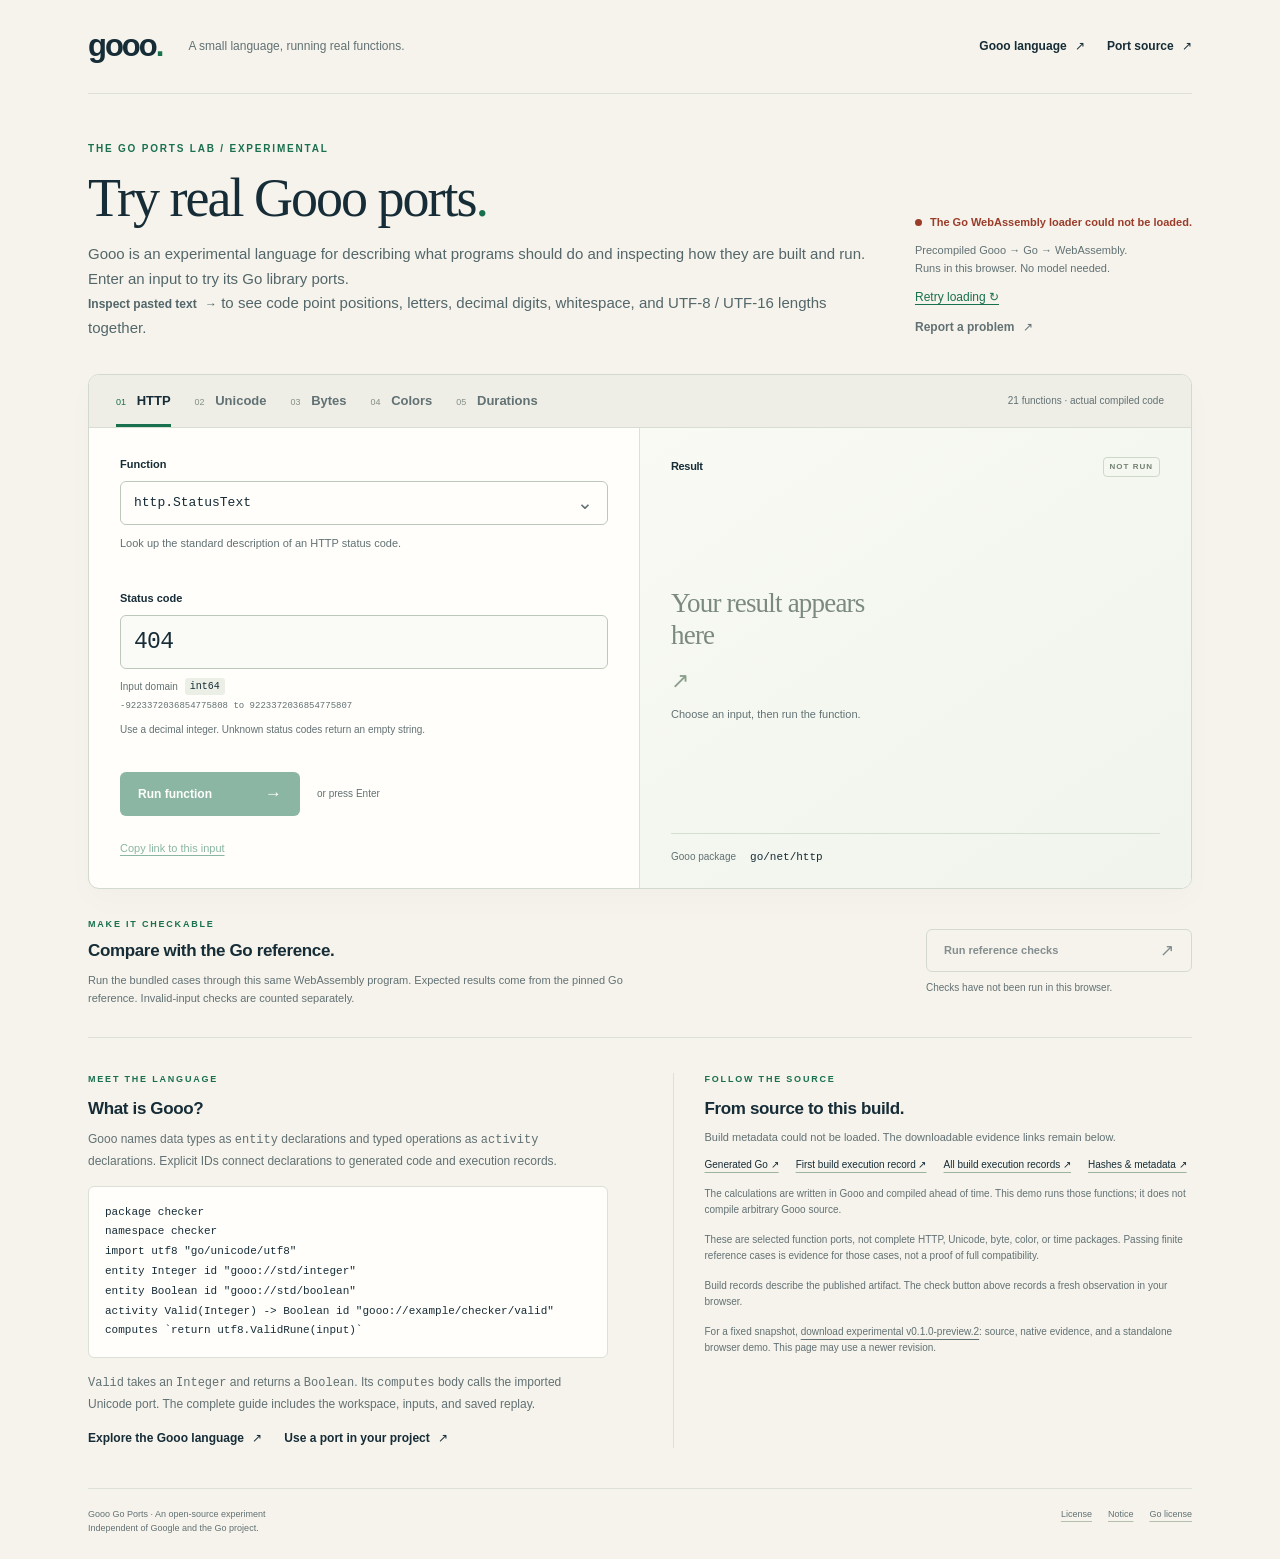
==== site/index.html @ d8245147 "Inspect Unicode letters and decimal digits in the browser (#21) * Expose Unicode letter and digit po" ====
<!doctype html>
<html lang="en">
<head>
  <meta charset="utf-8">
  <meta name="viewport" content="width=device-width, initial-scale=1">
  <meta name="description" content="Meet Gooo, an experimental programming language. Run its Go library ports in your browser and inspect the source, results, and execution evidence.">
  <meta name="theme-color" content="#f5f3eb">
  <title>Gooo language demo — Go library ports</title>
  <link rel="canonical" href="https://kimjooyoon.github.io/gooo-go-ports/">
  <link rel="stylesheet" href="./style.css">
  <script defer src="./wasm_exec.js"></script>
  <script defer src="./share.js"></script>
  <script defer src="./codepoint.js"></script>
  <script defer src="./app.js"></script>
</head>
<body>
  <a class="skip-link" href="#workbench">Skip to the demo</a>
  <div class="page-shell">
    <header class="masthead">
      <a class="wordmark" href="https://github.com/kimjooyoon/meta-ontology-go" aria-label="Gooo language on GitHub">gooo<span class="wordmark-dot" aria-hidden="true">.</span></a>
      <span class="masthead-caption">A small language, running real functions.</span>
      <nav class="repository-links" aria-label="Project repositories">
        <a class="text-link" href="https://github.com/kimjooyoon/meta-ontology-go">Gooo language <span aria-hidden="true">↗</span></a>
        <a class="text-link" href="https://github.com/kimjooyoon/gooo-go-ports">Port source <span aria-hidden="true">↗</span></a>
      </nav>
    </header>

    <main>
      <section class="introduction" aria-labelledby="page-title">
        <div>
          <p class="eyebrow">THE GO PORTS LAB / EXPERIMENTAL</p>
          <h1 id="page-title">Try real Gooo ports<span class="title-dot">.</span></h1>
          <p class="intro-copy">Gooo is an experimental language for describing what programs should do and inspecting how they are built and run. Enter an input to try its Go library ports.</p>
          <p class="intro-copy"><a class="text-link" href="./text-inspector.html">Inspect pasted text <span aria-hidden="true">→</span></a> to see code point positions, letters, decimal digits, whitespace, and UTF-8 / UTF-16 lengths together.</p>
        </div>
        <div class="runtime-note">
          <div id="runtime-status" class="runtime-status" role="status"><span class="status-dot" aria-hidden="true"></span><span id="runtime-message">Loading WebAssembly…</span></div>
          <p>Precompiled Gooo → Go → WebAssembly.<br> Runs in this browser. No model needed.</p>
          <button id="reload-button" class="text-button" type="button" hidden>Retry loading <span aria-hidden="true">↻</span></button>
          <p><a class="text-link" href="https://github.com/kimjooyoon/gooo-go-ports/issues/new?template=problem.yml">Report a problem <span aria-hidden="true">↗</span></a></p>
        </div>
      </section>

      <section id="workbench" class="workbench" aria-label="Gooo function workbench">
        <div class="scenario-bar">
          <div class="scenario-options" role="group" aria-label="Choose a starting example">
            <button type="button" class="scenario active" data-scenario="http" aria-pressed="true"><span class="scenario-number">01</span> HTTP</button>
            <button type="button" class="scenario" data-scenario="unicode" aria-pressed="false"><span class="scenario-number">02</span> Unicode</button>
            <button type="button" class="scenario" data-scenario="bytes" aria-pressed="false"><span class="scenario-number">03</span> Bytes</button>
            <button type="button" class="scenario" data-scenario="colors" aria-pressed="false"><span class="scenario-number">04</span> Colors</button>
            <button type="button" class="scenario" data-scenario="duration" aria-pressed="false"><span class="scenario-number">05</span> Durations</button>
          </div>
          <span class="function-count">21 functions · actual compiled code</span>
        </div>

        <div class="workbench-body">
          <form id="run-form" class="controls" novalidate>
            <p id="share-status" class="share-status" role="status" hidden></p>
            <button id="share-reset" class="text-button share-reset" type="button" hidden>Start with an example</button>
            <label for="operation">Function</label>
            <div class="select-wrap">
              <select id="operation" name="operation">
                <optgroup label="HTTP">
                  <option value="http.StatusText">http.StatusText</option>
                </optgroup>
                <optgroup label="Unicode categories">
                  <option value="unicode.IsSpace">unicode.IsSpace</option>
                  <option value="unicode.IsLetter">unicode.IsLetter</option>
                  <option value="unicode.IsDigit">unicode.IsDigit</option>
                </optgroup>
                <optgroup label="Unicode / UTF-8">
                  <option value="utf8.ValidRune">utf8.ValidRune</option>
                  <option value="utf8.RuneLen">utf8.RuneLen</option>
                  <option value="utf8.RuneStart">utf8.RuneStart</option>
                </optgroup>
                <optgroup label="Unicode / UTF-16">
                  <option value="utf16.IsSurrogate">utf16.IsSurrogate</option>
                  <option value="utf16.RuneLen">utf16.RuneLen</option>
                  <option value="utf16.DecodeRune">utf16.DecodeRune</option>
                  <option value="utf16.EncodeRune">utf16.EncodeRune</option>
                </optgroup>
                <optgroup label="Byte operations">
                  <option value="bits.Len8">bits.Len8</option>
                  <option value="bits.LeadingZeros8">bits.LeadingZeros8</option>
                  <option value="bits.TrailingZeros8">bits.TrailingZeros8</option>
                  <option value="bits.OnesCount8">bits.OnesCount8</option>
                  <option value="bits.Reverse8">bits.Reverse8</option>
                  <option value="bits.RotateLeft8">bits.RotateLeft8</option>
                </optgroup>
                <optgroup label="Durations">
                  <option value="time.Duration.Round">time.Duration.Round</option>
                  <option value="time.Duration.Truncate">time.Duration.Truncate</option>
                </optgroup>
                <optgroup label="Colors">
                  <option value="color.RGBToCMYK">color.RGBToCMYK</option>
                  <option value="color.CMYKToRGB">color.CMYKToRGB</option>
                </optgroup>
              </select>
            </div>
            <p id="function-description" class="field-description">Look up the standard description of an HTTP status code.</p>

            <div id="duration-presets-field" class="duration-presets" hidden>
              <label for="duration-presets">Try a boundary</label>
              <select id="duration-presets">
                <option value="">Choose an input pair…</option>
                <option value="positive">Positive tie · 1.5 s to 1 s</option>
                <option value="negative">Negative tie · −1.5 s to 1 s</option>
                <option value="upper">Maximum int64 · multiple 10 ns</option>
                <option value="lower">Minimum int64 · multiple 10 ns</option>
                <option value="precise">Exact large integer · multiple 2 ns</option>
                <option value="unchanged">Zero multiple · original duration</option>
              </select>
            </div>
            <div id="whitespace-presets-field" class="whitespace-presets" hidden>
              <label for="whitespace-presets">Try a code point</label>
              <select id="whitespace-presets">
                <option value="">Choose an example…</option>
                <option value="160">U+00A0 · non-breaking space</option>
                <option value="133">U+0085 · next line</option>
                <option value="8203">U+200B · zero-width space</option>
                <option value="65279">U+FEFF · byte order mark</option>
                <option value="9">U+0009 · tab</option>
                <option value="12288">U+3000 · ideographic space</option>
              </select>
            </div>
            <div id="input-fields" class="input-fields">
              <div id="first-field" class="input-field">
                <label id="first-label" for="first-input">Status code</label>
                <input id="first-input" name="first" type="text" inputmode="numeric" value="404" autocomplete="off" spellcheck="false" aria-describedby="input-domain input-help">
              </div>
              <div id="second-field" class="input-field" hidden>
                <label id="second-label" for="second-input">Low surrogate</label>
                <input id="second-input" name="second" type="text" inputmode="numeric" value="56832" disabled autocomplete="off" spellcheck="false" aria-describedby="input-domain input-help">
              </div>
              <div id="third-field" class="input-field" hidden>
                <label id="third-label" for="third-input">Blue</label>
                <input id="third-input" name="third" type="text" inputmode="numeric" value="0" disabled autocomplete="off" spellcheck="false" aria-describedby="input-domain input-help">
              </div>
              <div id="fourth-field" class="input-field" hidden>
                <label id="fourth-label" for="fourth-input">Black</label>
                <input id="fourth-input" name="fourth" type="text" inputmode="numeric" value="0" disabled autocomplete="off" spellcheck="false" aria-describedby="input-domain input-help">
              </div>
            </div>
            <p id="input-domain" class="domain">Input domain <code>int64</code></p>
            <p id="input-range" class="input-range">-9223372036854775808 to 9223372036854775807</p>
            <p id="input-help" class="input-help">Use a decimal integer. Unknown status codes return an empty string.</p>
            <div id="codepoint-helper" class="codepoint-helper" hidden>
              <label for="codepoint-input">Or paste one code point</label>
              <textarea id="codepoint-input" rows="1" disabled autocomplete="off" autocapitalize="off" spellcheck="false" aria-describedby="codepoint-help codepoint-status"></textarea>
              <p id="codepoint-help">Sets the decimal input above. Spaces are kept. Combining and joined sequences contain multiple code points; CRLF is rejected as two.</p>
              <p id="codepoint-status" role="status" hidden></p>
            </div>
            <div class="run-actions">
              <button id="run-button" class="primary-button" type="submit" disabled>Run function <span aria-hidden="true">→</span></button>
              <span class="keyboard-hint">or press Enter</span>
            </div>
            <div class="share-actions">
              <button id="share-button" class="text-button" type="button" disabled>Copy link to this input</button>
              <div id="share-fallback" hidden>
                <label for="share-url">Copy this link</label>
                <textarea id="share-url" rows="3" readonly spellcheck="false"></textarea>
              </div>
            </div>
          </form>

          <section class="result-panel" aria-labelledby="result-title">
            <div class="panel-heading"><h2 id="result-title">Result</h2><span id="result-badge" class="result-badge">NOT RUN</span></div>
            <div id="result-content" class="result-content" aria-live="polite" aria-atomic="true">
              <p class="result-placeholder">Your result appears here<span aria-hidden="true">↗</span></p>
              <p class="result-detail">Choose an input, then run the function.</p>
            </div>
            <details id="raw-result" class="raw-result" hidden><summary>Inspect the returned JSON</summary><pre id="raw-output"></pre></details>
            <div class="source-line"><span>Gooo package</span><code id="package-path">go/net/http</code></div>
            <a id="function-source" class="text-link source-link" hidden>Read this function’s source <span aria-hidden="true">↗</span></a>
          </section>
        </div>
      </section>

      <section class="checks-panel" aria-labelledby="checks-title">
        <div class="checks-copy">
          <p class="eyebrow">MAKE IT CHECKABLE</p>
          <h2 id="checks-title">Compare with the Go reference.</h2>
          <p>Run the bundled cases through this same WebAssembly program. Expected results come from the pinned Go reference. Invalid-input checks are counted separately.</p>
        </div>
        <div class="checks-action">
          <button id="checks-button" class="secondary-button" type="button" disabled>Run reference checks <span aria-hidden="true">↗</span></button>
          <p id="checks-status" class="checks-status" role="status">Checks have not been run in this browser.</p>
          <progress id="checks-progress" value="0" max="1" hidden aria-label="Reference check progress"></progress>
        </div>
      </section>

      <section class="about-grid" aria-label="The language and source evidence">
        <div class="scope-copy">
          <p class="eyebrow">MEET THE LANGUAGE</p>
          <h2>What is Gooo?</h2>
          <p>Gooo names data types as <code>entity</code> declarations and typed operations as <code>activity</code> declarations. Explicit IDs connect declarations to generated code and execution records.</p>
          <pre class="language-example" aria-label="Gooo source importing a Unicode port"><code>package checker
namespace checker
import utf8 "go/unicode/utf8"
entity Integer id "gooo://std/integer"
entity Boolean id "gooo://std/boolean"
activity Valid(Integer) -&gt; Boolean id "gooo://example/checker/valid" computes `return utf8.ValidRune(input)`</code></pre>
          <p><code>Valid</code> takes an <code>Integer</code> and returns a <code>Boolean</code>. Its <code>computes</code> body calls the imported Unicode port. The complete guide includes the workspace, inputs, and saved replay.</p>
          <div class="language-links">
            <a class="text-link" href="https://github.com/kimjooyoon/meta-ontology-go">Explore the Gooo language <span aria-hidden="true">↗</span></a>
            <a class="text-link" href="https://github.com/kimjooyoon/gooo-go-ports/blob/main/docs/use-in-your-project.md">Use a port in your project <span aria-hidden="true">↗</span></a>
          </div>
        </div>
        <div class="provenance-card">
          <p class="eyebrow">FOLLOW THE SOURCE</p>
          <h2>From source to this build.</h2>
          <p id="metadata-status" class="metadata-status">Loading build details…</p>
          <dl id="build-details" class="build-details" hidden>
            <div><dt>Gooo compiler</dt><dd><a id="compiler-link"></a></dd></div>
            <div><dt>Go toolchain</dt><dd id="go-version"></dd></div>
            <div><dt>Port revision</dt><dd><a id="revision-link"></a></dd></div>
          </dl>
          <div class="evidence-links"><a href="./generated.go">Generated Go ↗</a><a href="./execution.json">First build execution record ↗</a><a href="./evidence-index.json">All build execution records ↗</a><a href="./metadata.json">Hashes &amp; metadata ↗</a></div>
          <p class="evidence-note">The calculations are written in Gooo and compiled ahead of time. This demo runs those functions; it does not compile arbitrary Gooo source.</p>
          <p class="evidence-note">These are selected function ports, not complete HTTP, Unicode, byte, color, or time packages. Passing finite reference cases is evidence for those cases, not a proof of full compatibility.</p>
          <p class="evidence-note">Build records describe the published artifact. The check button above records a fresh observation in your browser.</p>
          <p class="evidence-note">For a fixed snapshot, <a href="https://github.com/kimjooyoon/gooo-go-ports/releases/tag/v0.1.0-preview.2">download experimental v0.1.0-preview.2</a>: source, native evidence, and a standalone browser demo. This page may use a newer revision.</p>
        </div>
      </section>
    </main>
    <footer><span>Gooo Go Ports · An open-source experiment<br>Independent of Google and the Go project.</span><nav class="license-links" aria-label="Licenses and attribution"><a href="./LICENSE">License</a><a href="./NOTICE">Notice</a><a href="./third_party/GO-LICENSE">Go license</a></nav></footer>
  </div>
</body>
</html>
---- site/style.css ----
:root {
  color-scheme: light;
  --paper: #f5f3eb;
  --ink: #162c37;
  --muted: #627174;
  --green: #19704f;
  --green-light: #e9f2e9;
  --line: #dce0d6;
  --white: #fffefa;
  --error: #9b3c2a;
  font-family: Inter, ui-sans-serif, -apple-system, BlinkMacSystemFont, "Segoe UI", sans-serif;
  font-synthesis: none
}

* {
  box-sizing: border-box
}

html {
  scroll-behavior: smooth
}

body {
  margin: 0;
  background: var(--paper);
  color: var(--ink);
  font-size: 15px;
  line-height: 1.55
}

button, input, select {
  font: inherit
}

button, a, input, select, summary {
  -webkit-tap-highlight-color: transparent
}

button {
  cursor: pointer
}

button:disabled {
  cursor: wait;
  opacity: .5
}

button:focus-visible, a:focus-visible, input:focus-visible, select:focus-visible, summary:focus-visible {
  outline: 3px solid #79ae89;
  outline-offset: 4px
}

a {
  color: inherit;
  text-decoration-thickness: 1px;
  text-underline-offset: 4px
}

button, input, select {
  border-radius: 6px
}

[hidden] {
  display: none!important
}

.page-shell {
  max-width: 1184px;
  margin: 0 auto;
  padding: 0 40px
}

.skip-link {
  position: absolute;
  left: 16px;
  top: -100px;
  padding: 12px;
  background: var(--white);
  z-index: 5
}

.skip-link:focus {
  top: 16px
}

.masthead {
  min-height: 94px;
  display: flex;
  align-items: center;
  gap: 26px;
  border-bottom: 1px solid var(--line)
}

.wordmark {
  font-weight: 800;
  font-size: 31px;
  letter-spacing: -2px;
  text-decoration: none
}

.wordmark-dot, .title-dot {
  color: var(--green)
}

.masthead-caption {
  font-size: 12px;
  color: var(--muted)
}

.repository-links {
  display: flex;
  flex-wrap: wrap;
  justify-content: flex-end;
  gap: 8px 22px;
  margin-left: auto
}

.repository-links a {
  white-space: nowrap
}

.text-link {
  font-weight: 600;
  font-size: 12px;
  text-decoration: none
}

.text-link:hover {
  text-decoration: underline
}

.text-link span {
  margin-left: 5px
}

.introduction {
  display: flex;
  justify-content: space-between;
  align-items: flex-end;
  gap: 30px;
  padding: 47px 0 33px
}

.eyebrow {
  font-size: 10px;
  font-weight: 750;
  letter-spacing: 1.8px;
  margin: 0 0 12px;
  color: var(--green)
}

h1, h2, p {
  margin-top: 0
}

h1 {
  font-family: Georgia, "Times New Roman", serif;
  font-size: clamp(36px, 4.4vw, 54px);
  font-weight: 400;
  letter-spacing: -2px;
  line-height: 1.08;
  margin-bottom: 15px
}

.intro-copy {
  font-size: 15px;
  color: #53666a;
  margin-bottom: 0;
  line-height: 1.65
}

.runtime-note {
  max-width: 285px;
  padding-bottom: 3px;
  flex-shrink: 0
}

.runtime-note>p {
  margin: 10px 0 0;
  font-size: 11px;
  color: var(--muted);
  line-height: 1.7
}

.runtime-status {
  display: flex;
  align-items: center;
  gap: 8px;
  font-size: 11px;
  font-weight: 600;
  max-width: 285px
}

.status-dot {
  height: 7px;
  width: 7px;
  flex-shrink: 0;
  background: #b58b40;
  border-radius: 50%
}

.runtime-status.ready .status-dot {
  background: var(--green);
  box-shadow: 0 0 0 4px #19704f0e
}

.runtime-status.error {
  color: var(--error)
}

.runtime-status.error .status-dot {
  background: var(--error)
}

.text-button {
  padding: 0;
  background: transparent;
  border: 0;
  color: var(--green);
  font-size: 12px;
  text-decoration: underline;
  text-underline-offset: 3px;
  margin-top: 10px
}

.workbench {
  border: 1px solid #d2d9ce;
  border-radius: 11px;
  background: var(--white);
  overflow: hidden;
  box-shadow: 0 12px 32px #23392b05;
  scroll-margin-top: 20px
}

.scenario-bar {
  display: flex;
  align-items: center;
  justify-content: space-between;
  gap: 16px;
  background: #eeeee6;
  border-bottom: 1px solid #d8ddd2;
  padding: 0 27px
}

.scenario-options {
  display: flex;
  gap: 24px
}

.scenario {
  background: transparent;
  border: 0;
  border-bottom: 3px solid transparent;
  border-radius: 0;
  padding: 16px 0 13px;
  font-size: 13px;
  font-weight: 650;
  color: var(--muted);
  white-space: nowrap
}

.scenario:hover {
  color: var(--ink)
}

.scenario.active {
  border-bottom-color: var(--green);
  color: var(--ink)
}

.scenario-number {
  font-size: 9px;
  margin-right: 7px;
  color: #859088;
  font-weight: 500
}

.scenario.active .scenario-number {
  color: var(--green)
}

.function-count {
  font-size: 10px;
  color: var(--muted)
}

.workbench-body {
  display: grid;
  grid-template-columns: 1fr 1fr
}

.controls {
  padding: 28px 31px 30px;
  border-right: 1px solid var(--line)
}

label {
  display: block;
  font-size: 11px;
  font-weight: 700;
  margin-bottom: 8px
}

.select-wrap {
  position: relative
}

.select-wrap::after {
  content: "⌄";
  position: absolute;
  right: 15px;
  top: 7px;
  font-size: 19px;
  pointer-events: none;
  color: var(--muted)
}

select {
  width: 100%;
  appearance: none;
  background: var(--white);
  border: 1px solid #bdc8bc;
  color: var(--ink);
  padding: 11px 37px 11px 13px;
  font-family: ui-monospace, SFMono-Regular, Consolas, monospace;
  font-size: 13px;
  line-height: 1.5
}

input {
  width: 100%;
  border: 1px solid #bdc8bc;
  background: #fafbf6;
  color: var(--ink);
  padding: 10px 13px;
  font-size: 23px;
  font-family: ui-monospace, SFMono-Regular, Consolas, monospace;
  letter-spacing: -.7px;
  line-height: 1.4;
  min-width: 0
}

.field-description {
  color: var(--muted);
  font-size: 11px;
  line-height: 1.6;
  margin: 10px 0 20px;
  min-height: 35px
}

.input-fields {
  display: flex;
  gap: 12px
}

.input-field {
  flex: 1;
  min-width: 0
}

.domain {
  display: flex;
  align-items: center;
  gap: 7px;
  font-size: 10px;
  color: var(--muted);
  margin: 9px 0 0
}

.domain code {
  font-size: 10px;
  color: var(--ink);
  background: #ecefe5;
  border-radius: 3px;
  padding: 1px 5px;
  white-space: normal
}

.input-range {
  font-family: ui-monospace, SFMono-Regular, Consolas, monospace;
  font-size: 9px;
  line-height: 1.6;
  color: var(--muted);
  margin: 4px 0 0;
  overflow-wrap: anywhere
}

.input-help {
  font-size: 10px;
  line-height: 1.55;
  color: var(--muted);
  margin: 8px 0 20px;
  min-height: 30px
}

.run-actions {
  display: flex;
  align-items: center;
  gap: 17px
}

.primary-button, .secondary-button {
  display: inline-flex;
  align-items: center;
  justify-content: space-between;
  gap: 30px;
  border: 1px solid transparent;
  padding: 12px 17px;
  font-size: 12px;
  font-weight: 650;
  line-height: 1.5;
  transition: background .15s
}

.primary-button {
  color: #fff;
  background: var(--green);
  min-width: 180px
}

.primary-button:hover:not(:disabled) {
  background: #12593e
}

.primary-button span, .secondary-button span {
  font-size: 17px;
  line-height: 1
}

.keyboard-hint {
  font-size: 10px;
  color: var(--muted)
}

.share-actions {
  margin-top: 14px
}

.share-actions .text-button {
  font-size: 11px
}

.share-status {
  font-size: 12px;
  line-height: 1.6;
  color: var(--green);
  padding: 10px 12px;
  background: #e7f0e4;
  border-radius: 4px
}

.share-status.error {
  color: var(--error);
  background: #f6eae1
}

.share-reset {
  margin: 0 0 18px
}

#share-fallback {
  margin-top: 12px
}

#share-url {
  width: 100%;
  resize: vertical;
  padding: 9px;
  border: 1px solid var(--line);
  border-radius: 4px;
  background: #fff;
  font: 11px/1.5 ui-monospace, SFMono-Regular, Consolas, monospace
}

.result-panel {
  padding: 29px 31px 22px;
  background: linear-gradient(145deg, #f8faf3, #f0f4ec);
  display: flex;
  flex-direction: column;
  min-width: 0
}

.panel-heading {
  display: flex;
  align-items: center;
  justify-content: space-between;
  gap: 10px
}

.panel-heading h2 {
  font-size: 11px;
  margin: 0;
  font-weight: 700
}

.result-badge {
  font-size: 8px;
  letter-spacing: 1px;
  border: 1px solid #ced8c8;
  border-radius: 4px;
  color: #718071;
  padding: 3px 6px;
  font-weight: 600
}

.result-badge.success {
  color: var(--green);
  border-color: #bbd2bc;
  background: #e7f0e4
}

.result-badge.error {
  color: var(--error);
  border-color: #ddbeb1;
  background: #f6eae1
}

.result-content {
  flex: 1;
  display: flex;
  flex-direction: column;
  justify-content: center;
  min-height: 195px;
  padding: 27px 0
}

.result-placeholder {
  font-family: Georgia, "Times New Roman", serif;
  font-size: 27px;
  line-height: 1.2;
  letter-spacing: -.8px;
  color: #7c8980;
  margin: 0 0 12px;
  max-width: 235px
}

.result-placeholder>span {
  display: block;
  margin-top: 16px;
  font-family: ui-sans-serif, sans-serif;
  font-size: 22px;
  color: #8b9e8c
}

.result-detail {
  color: var(--muted);
  font-size: 11px;
  margin: 0
}

.result-type {
  color: var(--green);
  font-size: 10px;
  font-weight: 650;
  letter-spacing: .8px;
  margin-bottom: 8px;
  text-transform: uppercase
}

.result-value {
  font-family: ui-monospace, SFMono-Regular, Consolas, monospace;
  font-size: clamp(22px, 3vw, 38px);
  line-height: 1.2;
  letter-spacing: -1.4px;
  overflow-wrap: anywhere;
  margin-bottom: 12px;
  color: var(--ink)
}

.result-value.text-result {
  font-family: Georgia, "Times New Roman", serif;
  font-size: clamp(27px, 3.3vw, 41px);
  letter-spacing: -1px
}

.result-value.boolean-true {
  color: var(--green)
}

.result-empty {
  font-size: 32px
}

.result-error {
  font-size: 16px;
  color: var(--error);
  line-height: 1.5;
  overflow-wrap: anywhere;
  margin-bottom: 12px
}

.pair-result {
  display: grid;
  grid-template-columns: 1fr 1fr;
  gap: 18px;
  margin: 4px 0 12px
}

.pair-part {
  padding-left: 13px;
  border-left: 2px solid #bfd2be
}

.pair-part span {
  font-size: 10px;
  color: var(--muted)
}

.pair-part strong {
  display: block;
  font-family: ui-monospace, SFMono-Regular, Consolas, monospace;
  font-size: 28px;
  font-weight: 500;
  line-height: 1.4;
  letter-spacing: -1px
}

.source-line {
  display: flex;
  gap: 14px;
  align-items: baseline;
  border-top: 1px solid #d4dfcf;
  padding-top: 15px;
  font-size: 10px
}

.source-line>span {
  color: var(--muted);
  white-space: nowrap
}

.source-line code {
  overflow-wrap: anywhere;
  font-size: 11px
}

.source-link {
  font-size: 10px;
  margin-top: 8px;
  width: fit-content
}

.raw-result {
  margin-bottom: 18px
}

.raw-result summary {
  color: var(--muted);
  font-size: 10px;
  cursor: pointer
}

.raw-result pre {
  font-size: 10px;
  line-height: 1.6;
  white-space: pre-wrap;
  overflow-wrap: anywhere;
  background: #ffffff80;
  border: 1px solid #d8e0d2;
  border-radius: 5px;
  padding: 10px;
  max-height: 220px;
  overflow: auto;
  margin: 8px 0 0
}

.checks-panel {
  display: flex;
  align-items: center;
  justify-content: space-between;
  gap: 38px;
  padding: 29px 0 30px;
  margin: 0;
  border-bottom: 1px solid var(--line)
}

.checks-copy {
  max-width: 560px
}

.checks-copy .eyebrow {
  font-size: 9px;
  margin-bottom: 7px
}

h2 {
  font-size: 17px;
  letter-spacing: -.35px;
  font-weight: 600;
  line-height: 1.4;
  margin-bottom: 8px
}

.checks-copy>p:last-child {
  font-size: 11px;
  color: var(--muted);
  line-height: 1.65;
  margin: 0
}

.checks-action {
  width: 266px;
  flex-shrink: 0
}

.secondary-button {
  border-color: #b5c3b3;
  background: transparent;
  width: 100%;
  color: var(--ink);
  font-size: 11px
}

.secondary-button:hover:not(:disabled) {
  background: #e8ede2
}

.checks-status {
  font-size: 10px;
  line-height: 1.6;
  margin: 8px 0 0;
  color: var(--muted)
}

.checks-status.error {
  color: var(--error)
}

.checks-status.success {
  color: var(--green)
}

progress {
  display: block;
  width: 100%;
  height: 4px;
  margin-top: 10px;
  accent-color: var(--green)
}

.about-grid {
  display: grid;
  grid-template-columns: 1fr 1fr;
  gap: 65px;
  padding: 35px 0 40px
}

.about-grid .eyebrow {
  font-size: 9px;
  margin-bottom: 10px
}

.scope-copy>p:not(.eyebrow) {
  font-size: 12px;
  color: var(--muted);
  line-height: 1.75;
  margin-bottom: 14px
}

.scope-copy {
  min-width: 0
}

.language-example {
  white-space: pre-wrap;
  overflow-wrap: anywhere;
  padding: 16px;
  margin: 0 0 14px;
  border: 1px solid var(--line);
  border-radius: 6px;
  background: var(--white);
  font-size: 11px;
  line-height: 1.8
}

.language-links {
  display: flex;
  flex-wrap: wrap;
  gap: 10px 22px
}

.provenance-card {
  border-left: 1px solid var(--line);
  padding-left: 31px
}

.metadata-status {
  font-size: 11px;
  color: var(--muted)
}

.build-details {
  font-size: 11px;
  margin: 15px 0
}

.build-details>div {
  display: flex;
  justify-content: space-between;
  gap: 14px;
  padding: 5px 0
}

.build-details dt {
  color: var(--muted)
}

.build-details dd {
  margin: 0;
  text-align: right;
  font-family: ui-monospace, SFMono-Regular, Consolas, monospace;
  overflow-wrap: anywhere
}

.build-details a {
  text-decoration-color: #c1ccbb
}

.evidence-links {
  display: flex;
  flex-wrap: wrap;
  gap: 8px 17px;
  font-size: 10px
}

.evidence-links a {
  text-decoration-color: #9eb39e
}

.evidence-note {
  font-size: 10px;
  line-height: 1.6;
  color: var(--muted);
  margin: 14px 0 0
}

footer {
  border-top: 1px solid var(--line);
  padding: 19px 0 25px;
  display: flex;
  justify-content: space-between;
  gap: 20px;
  color: var(--muted);
  font-size: 9px
}

@media(min-width:1300px) {
  .introduction {
    padding-top: 54px;
    padding-bottom: 38px
  }

  .controls {
    padding: 30px 35px
  }

  .result-panel {
    padding: 31px 35px 24px
  }

}

@media(max-width:850px) {
  .page-shell {
    padding: 0 26px
  }

  .masthead-caption {
    display: none
  }

  .introduction {
    padding-top: 36px;
    gap: 20px
  }

  .runtime-note {
    max-width: 220px
  }

  .runtime-status {
    font-size: 10px
  }

  .runtime-note>p {
    font-size: 10px
  }

  h1 {
    font-size: 42px
  }

  .function-count {
    display: none
  }

  .scenario-options {
    width: 100%;
    justify-content: space-between;
    gap: 18px
  }

  .controls, .result-panel {
    padding: 24px
  }

  .keyboard-hint {
    display: none
  }

  .primary-button {
    width: 100%
  }

  .about-grid {
    gap: 35px
  }

  .provenance-card {
    padding-left: 24px
  }

  .checks-panel {
    gap: 25px
  }

  .checks-action {
    width: 235px
  }

  .source-line {
    flex-wrap: wrap;
    gap: 4px 10px
  }

}

@media(max-width:620px) {
  .page-shell {
    padding: 0 18px
  }

  .masthead {
    min-height: 73px
  }

  .wordmark {
    font-size: 29px
  }

  .repository-links {
    gap: 6px 14px
  }

  .repository-links .text-link {
    font-size: 11px
  }

  .introduction {
    display: block;
    padding: 28px 0 23px
  }

  .eyebrow {
    font-size: 9px;
    letter-spacing: 1.5px
  }

  h1 {
    font-size: 39px;
    letter-spacing: -1.7px;
    max-width: 350px
  }

  .intro-copy {
    font-size: 13px
  }

  .runtime-note {
    max-width: none;
    margin-top: 20px;
    display: flex;
    align-items: center;
    flex-wrap: wrap;
    gap: 4px 15px;
    padding: 0
  }

  .runtime-note>p {
    margin: 0;
    font-size: 9px
  }

  .runtime-note>p br {
    display: none
  }

  .runtime-note .text-button {
    margin-top: 0;
    font-size: 10px
  }

  .runtime-status {
    font-size: 10px;
    max-width: none
  }

  .scenario-bar {
    padding: 0 21px
  }

  .scenario {
    font-size: 12px;
    padding-top: 14px;
    padding-bottom: 12px
  }

  .scenario-number {
    font-size: 8px;
    margin-right: 5px
  }

  .workbench-body {
    grid-template-columns: 1fr
  }

  .controls {
    border-right: 0;
    border-bottom: 1px solid var(--line);
    padding: 23px
  }

  .field-description {
    min-height: 0;
    margin-bottom: 17px
  }

  .input-help {
    min-height: 0;
    margin-bottom: 19px
  }

  .primary-button {
    width: auto;
    min-width: 175px
  }

  .keyboard-hint {
    display: inline
  }

  .result-panel {
    padding: 22px 23px
  }

  .result-content {
    min-height: 175px;
    padding: 24px 0
  }

  .result-placeholder {
    font-size: 27px;
    max-width: none
  }

  .result-placeholder>span {
    display: inline;
    margin-left: 14px
  }

  .result-value {
    font-size: 34px
  }

  .result-value.text-result {
    font-size: 35px
  }

  .source-line {
    padding-top: 12px
  }

  .checks-panel {
    display: block;
    padding: 25px 0
  }

  .checks-copy {
    max-width: none
  }

  .checks-action {
    width: 100%;
    margin-top: 18px
  }

  .secondary-button {
    width: auto;
    min-width: 225px
  }

  .checks-status {
    max-width: 100%
  }

  .about-grid {
    grid-template-columns: 1fr;
    gap: 28px;
    padding: 29px 0
  }

  .provenance-card {
    border-left: 0;
    border-top: 1px solid var(--line);
    padding: 26px 0 0
  }

  .build-details {
    max-width: 430px
  }

  .build-details>div {
    justify-content: flex-start
  }

  .build-details dt {
    min-width: 117px
  }

  .build-details dd {
    text-align: left
  }

  footer {
    display: block;
    font-size: 9px;
    padding-bottom: 20px
  }

  footer>span {
    display: block;
    margin-bottom: 5px
  }

  .desktop-break {
    display: none
  }

}

@media(prefers-reduced-motion:reduce) {
  html {
    scroll-behavior: auto
  }

  button {
    transition: none
  }

}

.license-links {
  display: flex;
  gap: 16px;
  flex-wrap: wrap;
  align-items: flex-start
}

.license-links a {
  text-decoration-color: #b4c0ad
}

@media(max-width:620px) {
  .license-links {
    margin-top: 12px
  }

}

/* Keep three and four channel labels readable at narrow widths. */
.input-fields.color-inputs {
  display: grid;
  grid-template-columns: repeat(2, minmax(0, 1fr))
}

.color-swatch {
  height: 64px;
  border: 1px solid var(--muted);
  border-radius: 6px;
  margin-top: 20px
}

.swatch-caption {
  margin: 7px 0 0;
  font-size: 11px;
  color: var(--muted)
}

@media (max-width: 620px) {
  .scenario-options {
    gap: 10px;
    flex-wrap: wrap
  }
}

/* Signed 64-bit inputs need a full row even on a narrow screen. */
.input-fields.duration-inputs,
.input-fields.rotation-inputs {
  display: grid;
  grid-template-columns: minmax(0, 1fr)
}

.duration-inputs input,
.rotation-inputs #second-input {
  font-size: clamp(14px, 4.2vw, 19px);
  letter-spacing: -.3px
}

.bit-preview {
  margin-top: 20px;
  max-width: 290px
}

.bit-preview p {
  display: flex;
  align-items: center;
  justify-content: space-between;
  gap: 12px;
  margin: 8px 0;
  font-size: 12px;
  color: var(--muted)
}

.bit-preview code {
  font-size: 20px;
  letter-spacing: .15em;
  color: var(--ink)
}

.duration-presets {
  margin: 18px 0
}

.duration-presets select {
  width: 100%;
  min-height: 44px;
  font-size: 13px
}

.result-value.duration-result {
  font-size: clamp(19px, 4.8vw, 29px);
  letter-spacing: -.4px;
  overflow-wrap: anywhere
}

.whitespace-presets {
  margin: 18px 0
}

.whitespace-presets select {
  font-size: 12px
}

.codepoint-helper {
  padding: 13px;
  margin: 0 0 20px;
  border: 1px solid var(--line);
  border-radius: 5px;
  background: #f8faf3
}

#codepoint-input {
  display: block;
  width: 100%;
  min-width: 0;
  resize: vertical;
  padding: 8px 10px;
  border: 1px solid #bdc8bc;
  background: var(--white);
  color: var(--ink);
  font: 20px/1.4 ui-monospace, SFMono-Regular, Consolas, monospace
}

#codepoint-help, #codepoint-status {
  font-size: 11px;
  line-height: 1.55;
  overflow-wrap: anywhere;
  margin: 8px 0 0;
  color: var(--muted)
}

#codepoint-status.error {
  color: var(--error)
}
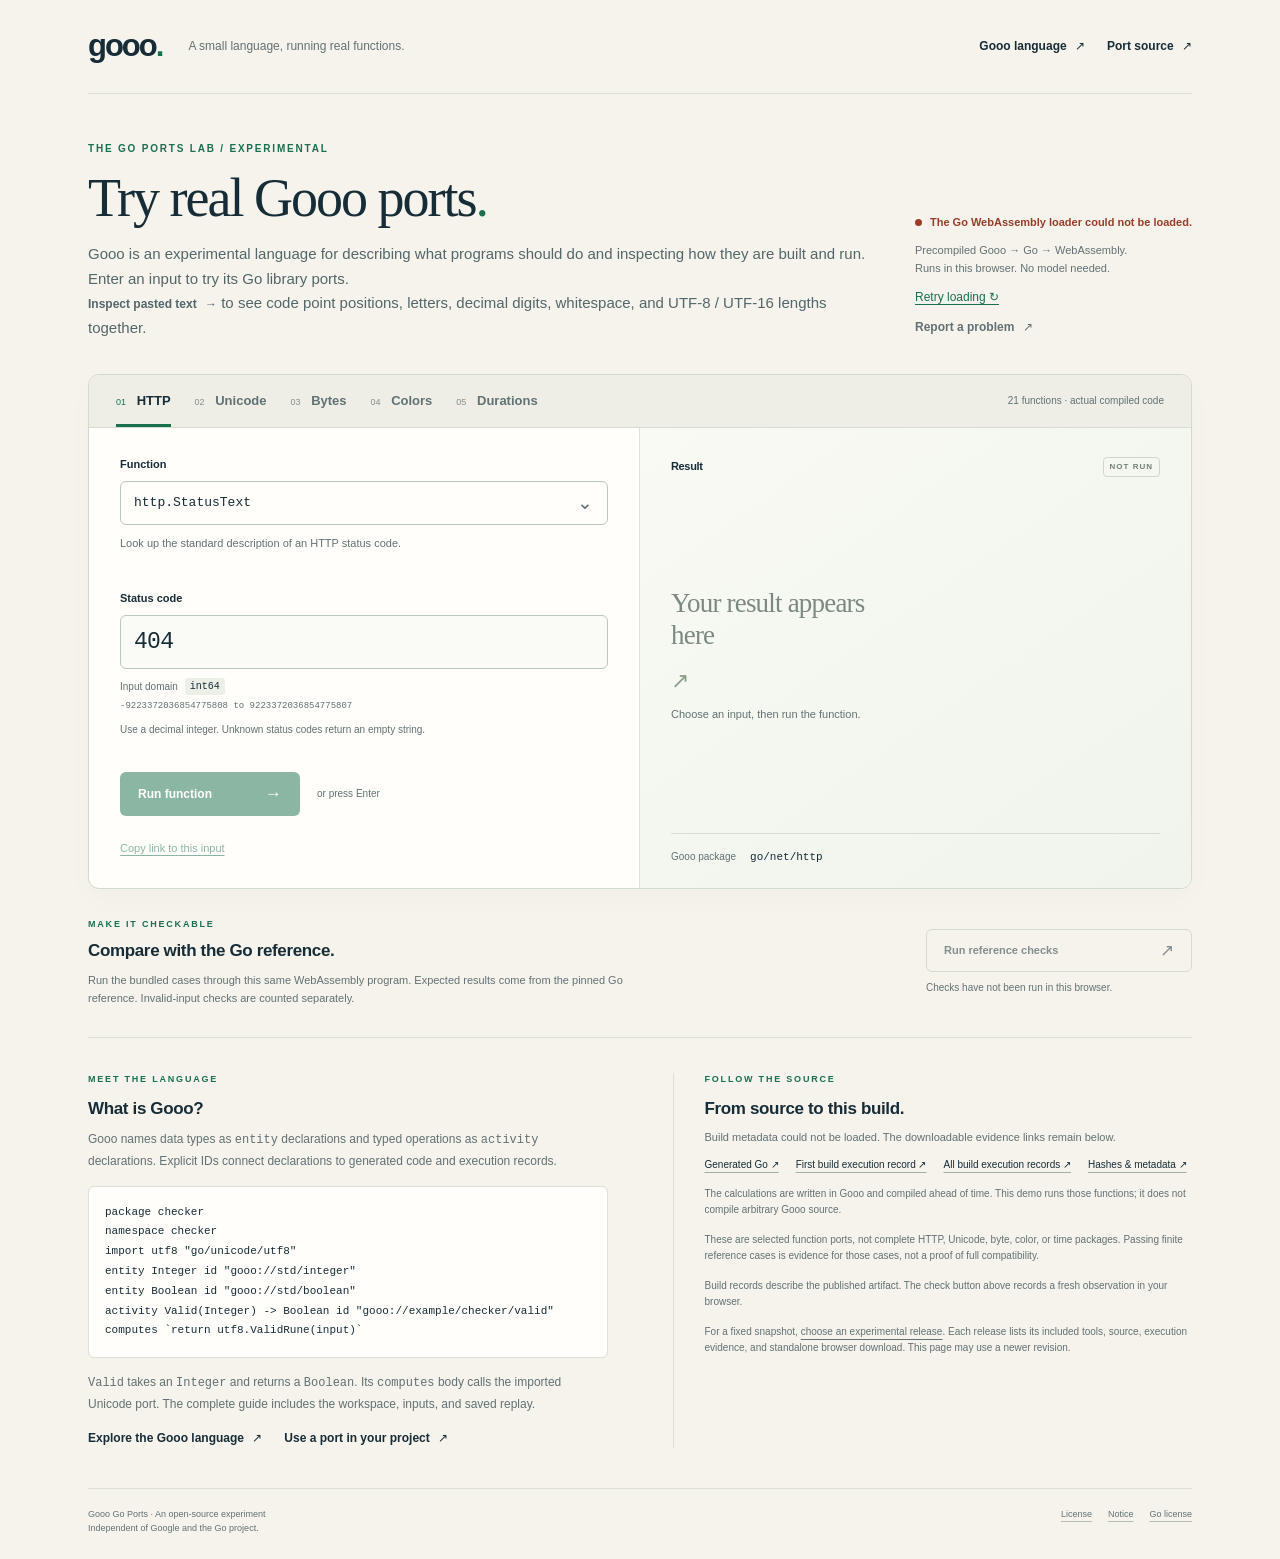
==== commit caca2777: "Fix stale runtime loads from browser archives and update download discovery (#26) * docs: keep fixed" ====
--- a/site/index.html
+++ b/site/index.html
@@ -219,7 +219,7 @@
           <p class="evidence-note">The calculations are written in Gooo and compiled ahead of time. This demo runs those functions; it does not compile arbitrary Gooo source.</p>
           <p class="evidence-note">These are selected function ports, not complete HTTP, Unicode, byte, color, or time packages. Passing finite reference cases is evidence for those cases, not a proof of full compatibility.</p>
           <p class="evidence-note">Build records describe the published artifact. The check button above records a fresh observation in your browser.</p>
-          <p class="evidence-note">For a fixed snapshot, <a href="https://github.com/kimjooyoon/gooo-go-ports/releases/tag/v0.1.0-preview.2">download experimental v0.1.0-preview.2</a>: source, native evidence, and a standalone browser demo. This page may use a newer revision.</p>
+          <p class="evidence-note">For a fixed snapshot, <a href="https://github.com/kimjooyoon/gooo-go-ports/releases">choose an experimental release</a>. Each release lists its included tools, source, execution evidence, and standalone browser download. This page may use a newer revision.</p>
         </div>
       </section>
     </main>
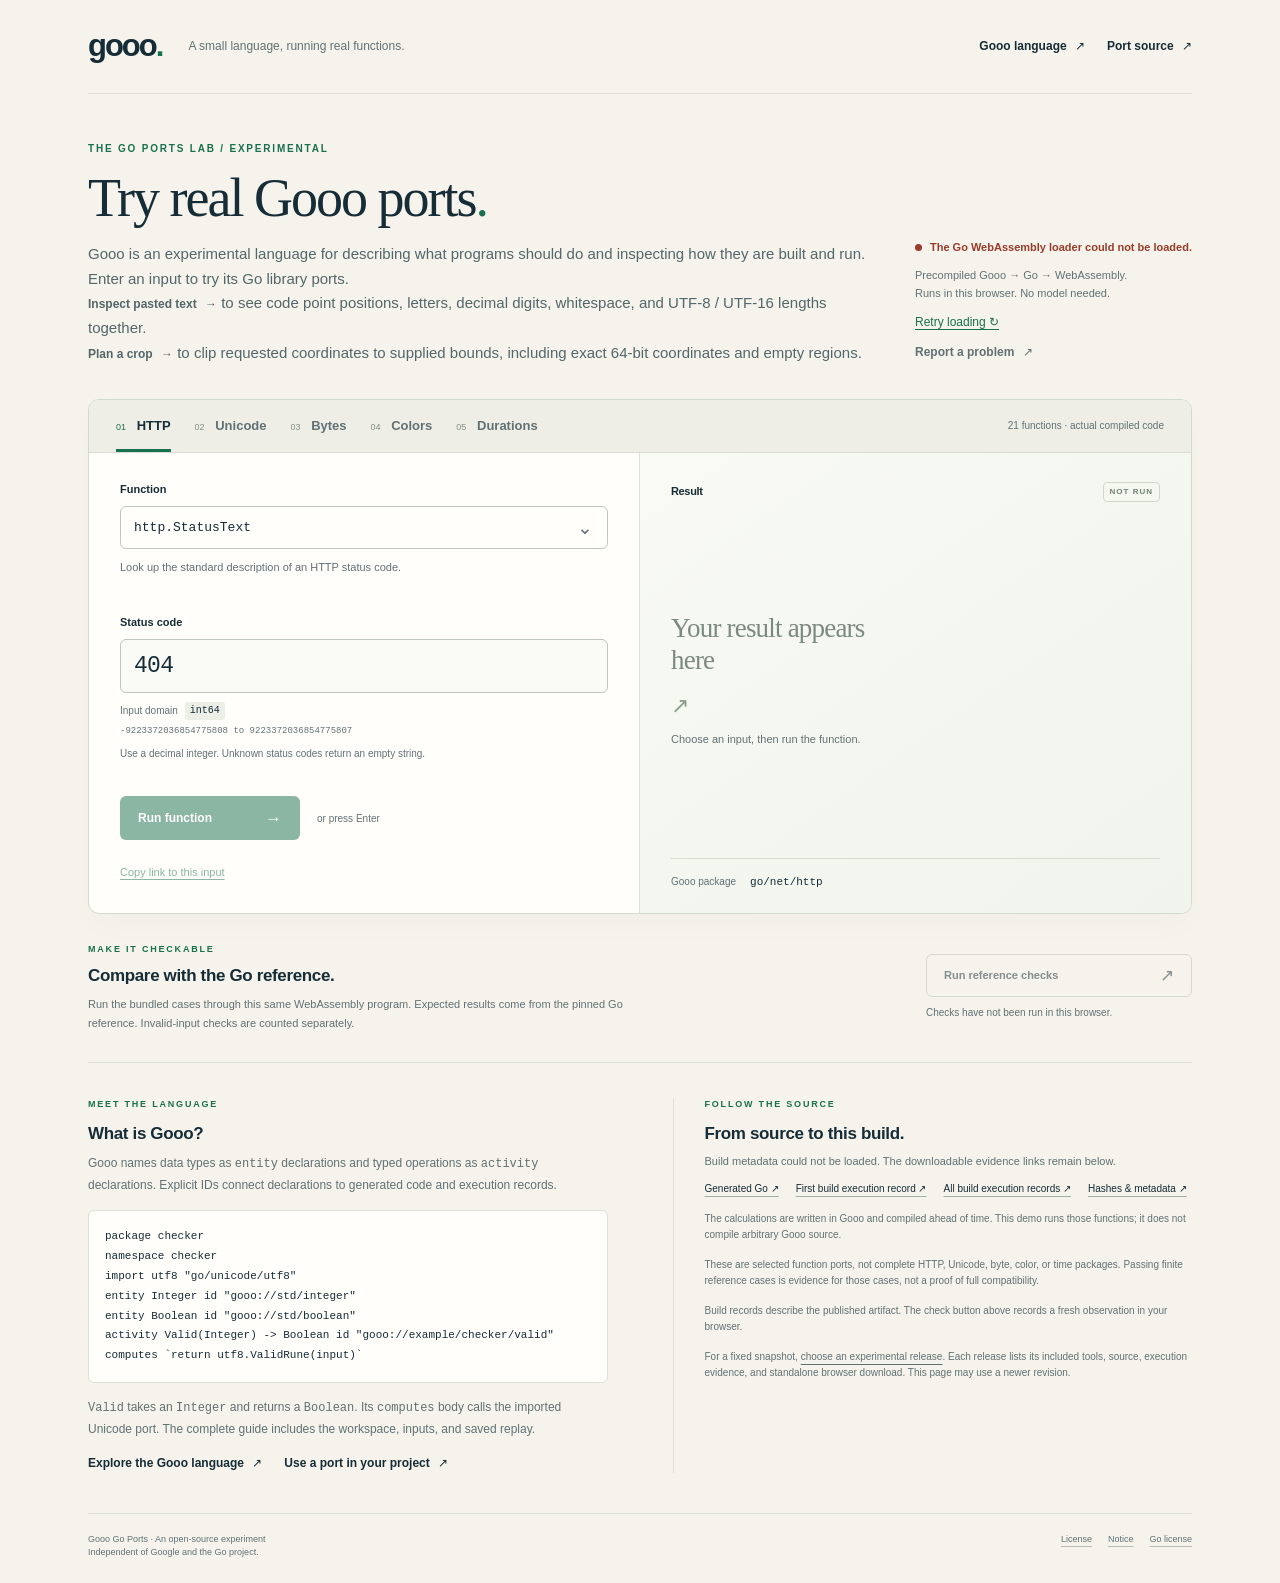
==== commit 44a6a8c6: "Add exact int64 browser crop planner (#27)" ====
--- a/site/index.html
+++ b/site/index.html
@@ -32,6 +32,7 @@
           <h1 id="page-title">Try real Gooo ports<span class="title-dot">.</span></h1>
           <p class="intro-copy">Gooo is an experimental language for describing what programs should do and inspecting how they are built and run. Enter an input to try its Go library ports.</p>
           <p class="intro-copy"><a class="text-link" href="./text-inspector.html">Inspect pasted text <span aria-hidden="true">→</span></a> to see code point positions, letters, decimal digits, whitespace, and UTF-8 / UTF-16 lengths together.</p>
+          <p class="intro-copy"><a class="text-link" href="./crop-planner.html">Plan a crop <span aria-hidden="true">→</span></a> to clip requested coordinates to supplied bounds, including exact 64-bit coordinates and empty regions.</p>
         </div>
         <div class="runtime-note">
           <div id="runtime-status" class="runtime-status" role="status"><span class="status-dot" aria-hidden="true"></span><span id="runtime-message">Loading WebAssembly…</span></div>
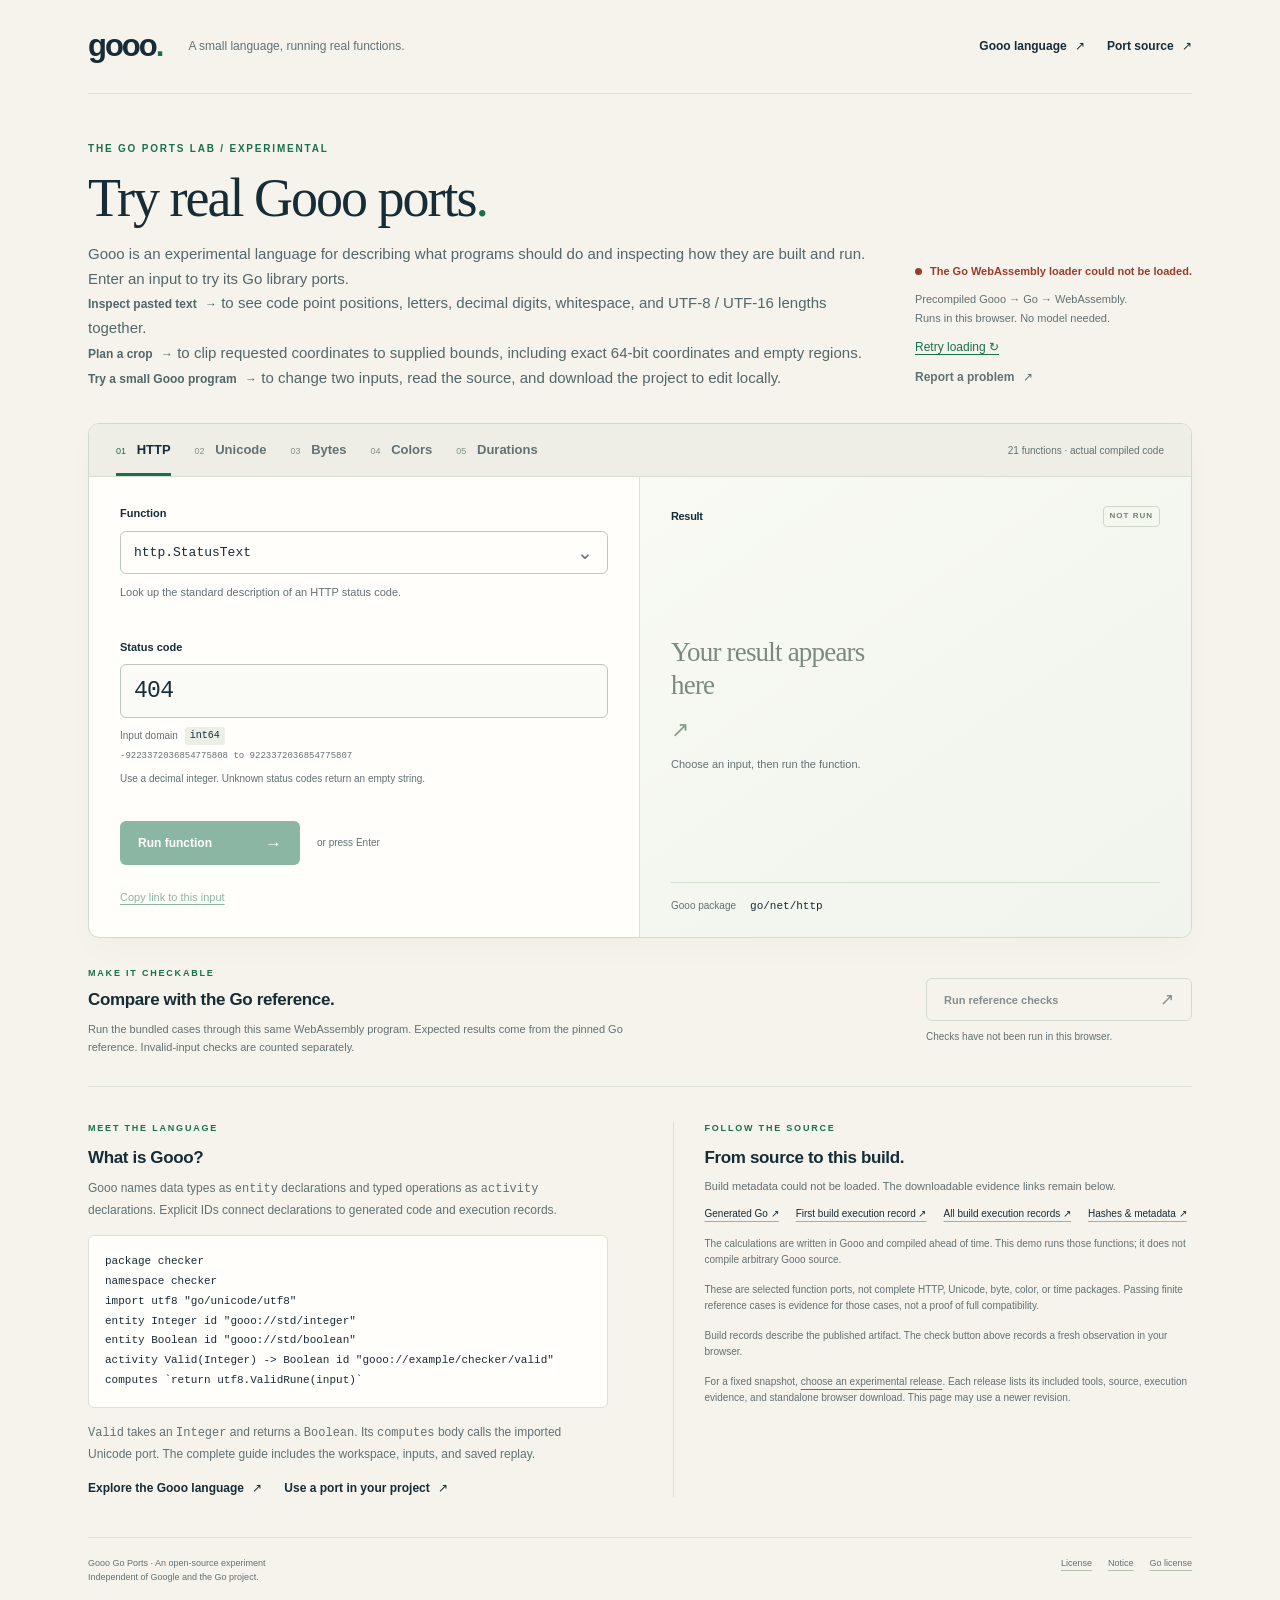
==== commit 75d06551: "Add runnable browser tutorial with native source download (#30)" ====
--- a/site/index.html
+++ b/site/index.html
@@ -33,6 +33,7 @@
           <p class="intro-copy">Gooo is an experimental language for describing what programs should do and inspecting how they are built and run. Enter an input to try its Go library ports.</p>
           <p class="intro-copy"><a class="text-link" href="./text-inspector.html">Inspect pasted text <span aria-hidden="true">→</span></a> to see code point positions, letters, decimal digits, whitespace, and UTF-8 / UTF-16 lengths together.</p>
           <p class="intro-copy"><a class="text-link" href="./crop-planner.html">Plan a crop <span aria-hidden="true">→</span></a> to clip requested coordinates to supplied bounds, including exact 64-bit coordinates and empty regions.</p>
+          <p class="intro-copy"><a class="text-link" href="./tutorial.html">Try a small Gooo program <span aria-hidden="true">→</span></a> to change two inputs, read the source, and download the project to edit locally.</p>
         </div>
         <div class="runtime-note">
           <div id="runtime-status" class="runtime-status" role="status"><span class="status-dot" aria-hidden="true"></span><span id="runtime-message">Loading WebAssembly…</span></div>
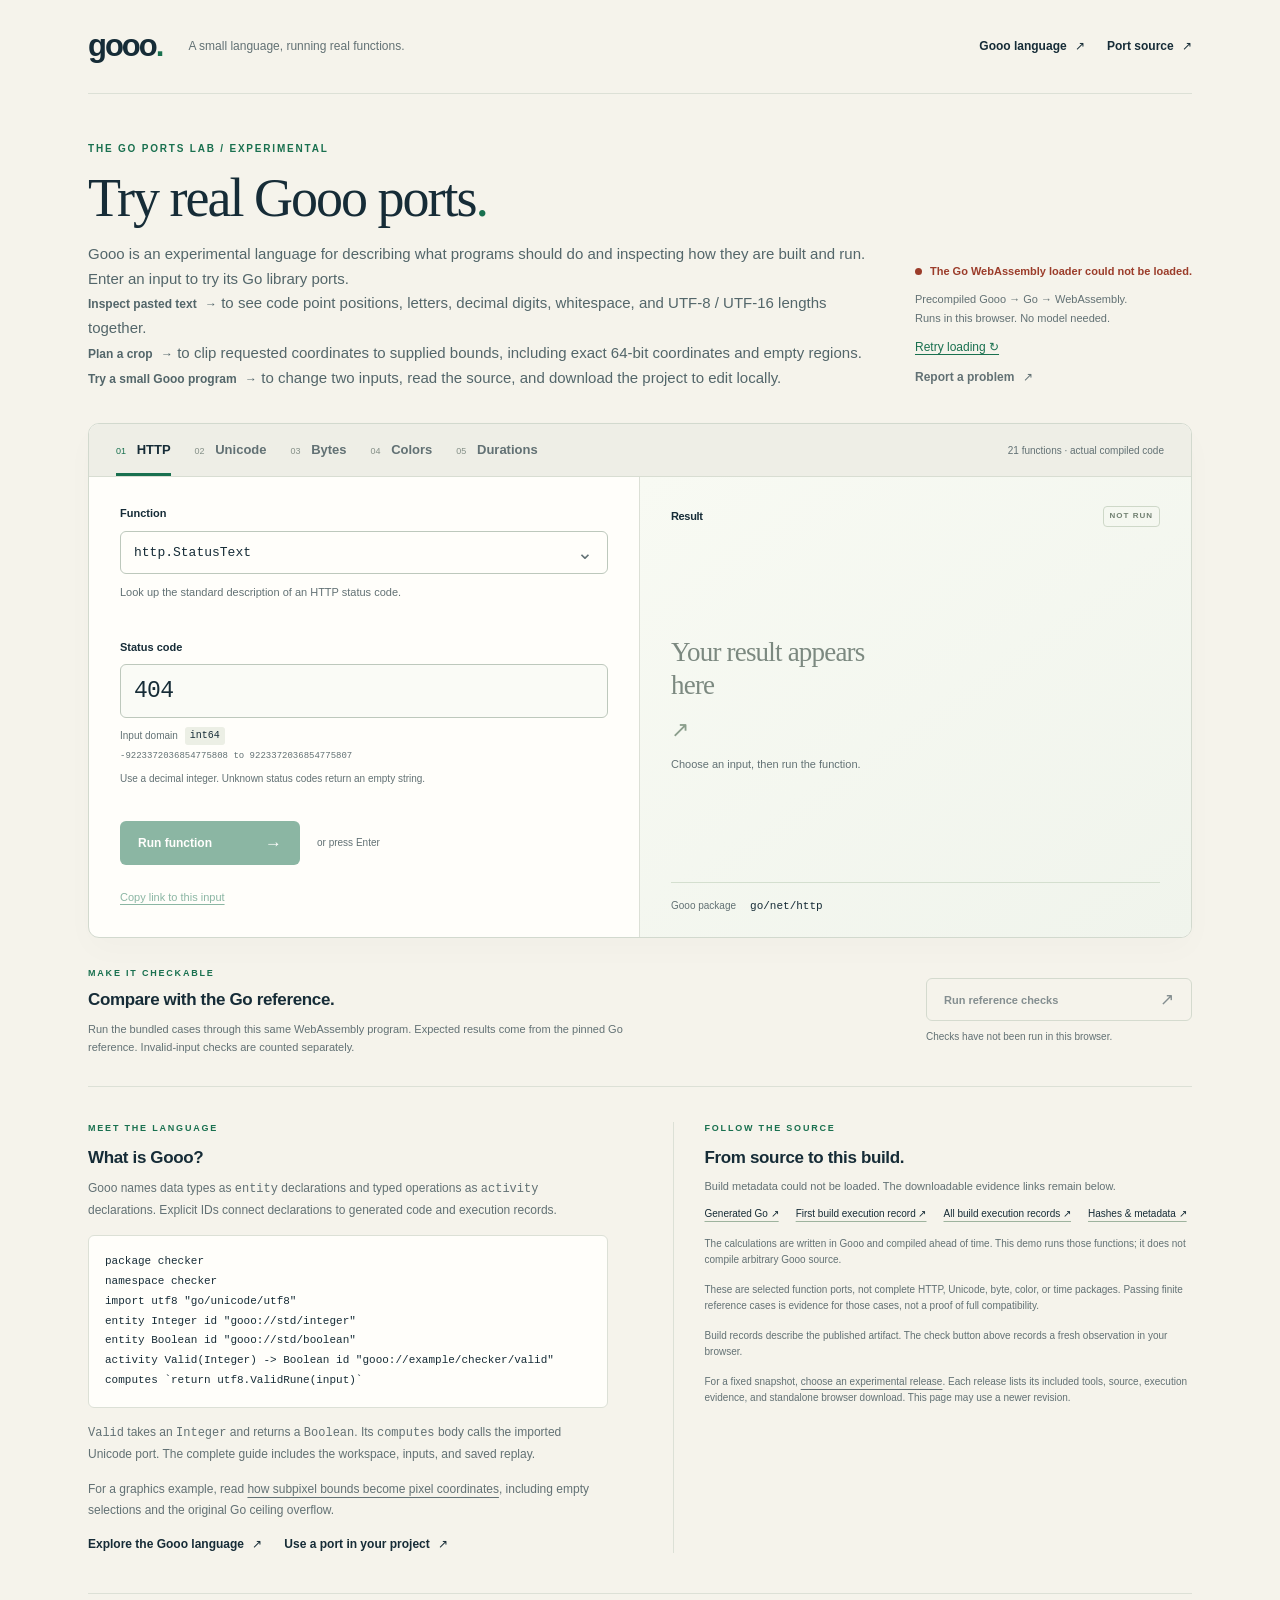
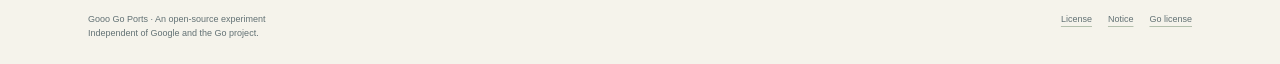
==== commit e980842c: "docs: explain fixed-point pixel bounds with observed Go results" ====
--- a/site/index.html
+++ b/site/index.html
@@ -203,6 +203,7 @@
 entity Boolean id "gooo://std/boolean"
 activity Valid(Integer) -&gt; Boolean id "gooo://example/checker/valid" computes `return utf8.ValidRune(input)`</code></pre>
           <p><code>Valid</code> takes an <code>Integer</code> and returns a <code>Boolean</code>. Its <code>computes</code> body calls the imported Unicode port. The complete guide includes the workspace, inputs, and saved replay.</p>
+          <p>For a graphics example, read <a href="./fixed-point-bounds.html">how subpixel bounds become pixel coordinates</a>, including empty selections and the original Go ceiling overflow.</p>
           <div class="language-links">
             <a class="text-link" href="https://github.com/kimjooyoon/meta-ontology-go">Explore the Gooo language <span aria-hidden="true">↗</span></a>
             <a class="text-link" href="https://github.com/kimjooyoon/gooo-go-ports/blob/main/docs/use-in-your-project.md">Use a port in your project <span aria-hidden="true">↗</span></a>
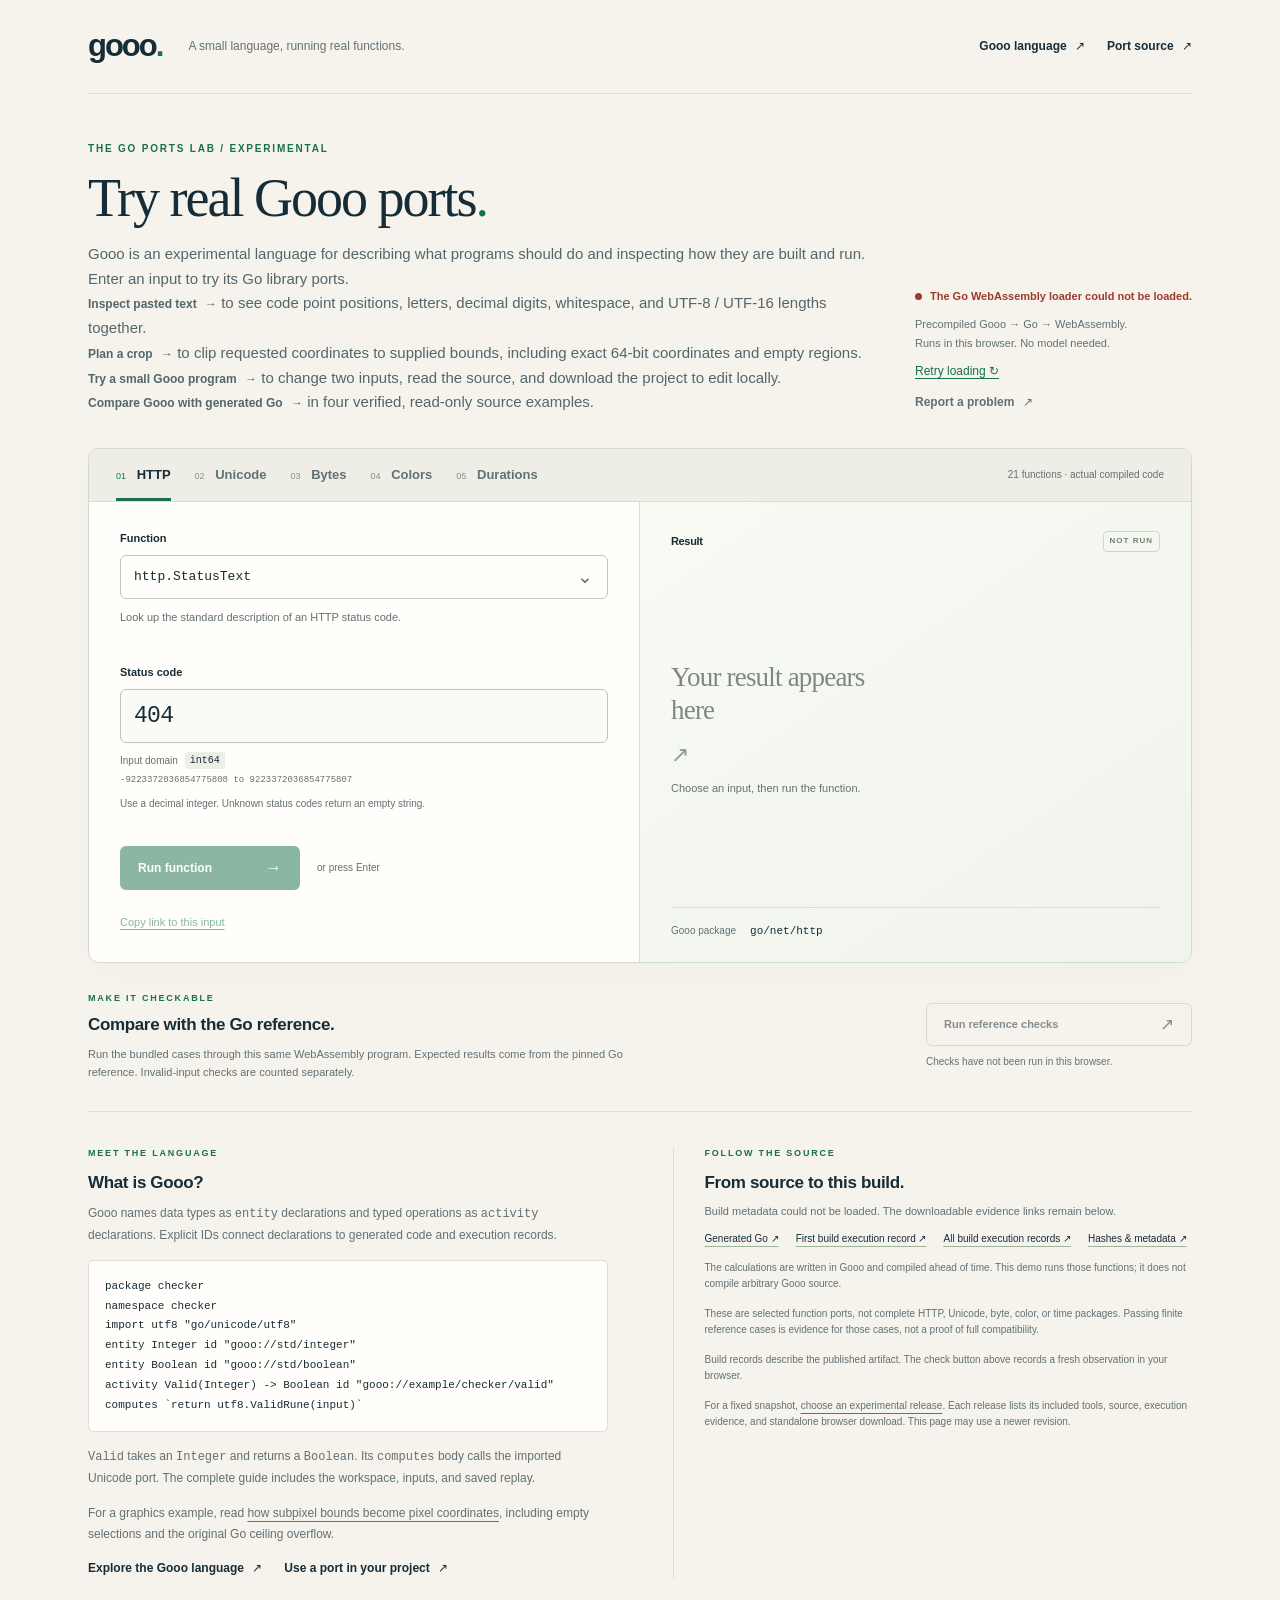
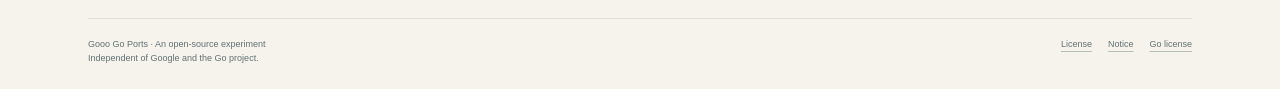
==== commit 0a2b5ad7: "Add a read-only book of verified Gooo source outputs (#52)" ====
--- a/site/index.html
+++ b/site/index.html
@@ -34,6 +34,7 @@
           <p class="intro-copy"><a class="text-link" href="./text-inspector.html">Inspect pasted text <span aria-hidden="true">→</span></a> to see code point positions, letters, decimal digits, whitespace, and UTF-8 / UTF-16 lengths together.</p>
           <p class="intro-copy"><a class="text-link" href="./crop-planner.html">Plan a crop <span aria-hidden="true">→</span></a> to clip requested coordinates to supplied bounds, including exact 64-bit coordinates and empty regions.</p>
           <p class="intro-copy"><a class="text-link" href="./tutorial.html">Try a small Gooo program <span aria-hidden="true">→</span></a> to change two inputs, read the source, and download the project to edit locally.</p>
+          <p class="intro-copy"><a class="text-link" href="./source-view.html">Compare Gooo with generated Go <span aria-hidden="true">→</span></a> in four verified, read-only source examples.</p>
         </div>
         <div class="runtime-note">
           <div id="runtime-status" class="runtime-status" role="status"><span class="status-dot" aria-hidden="true"></span><span id="runtime-message">Loading WebAssembly…</span></div>
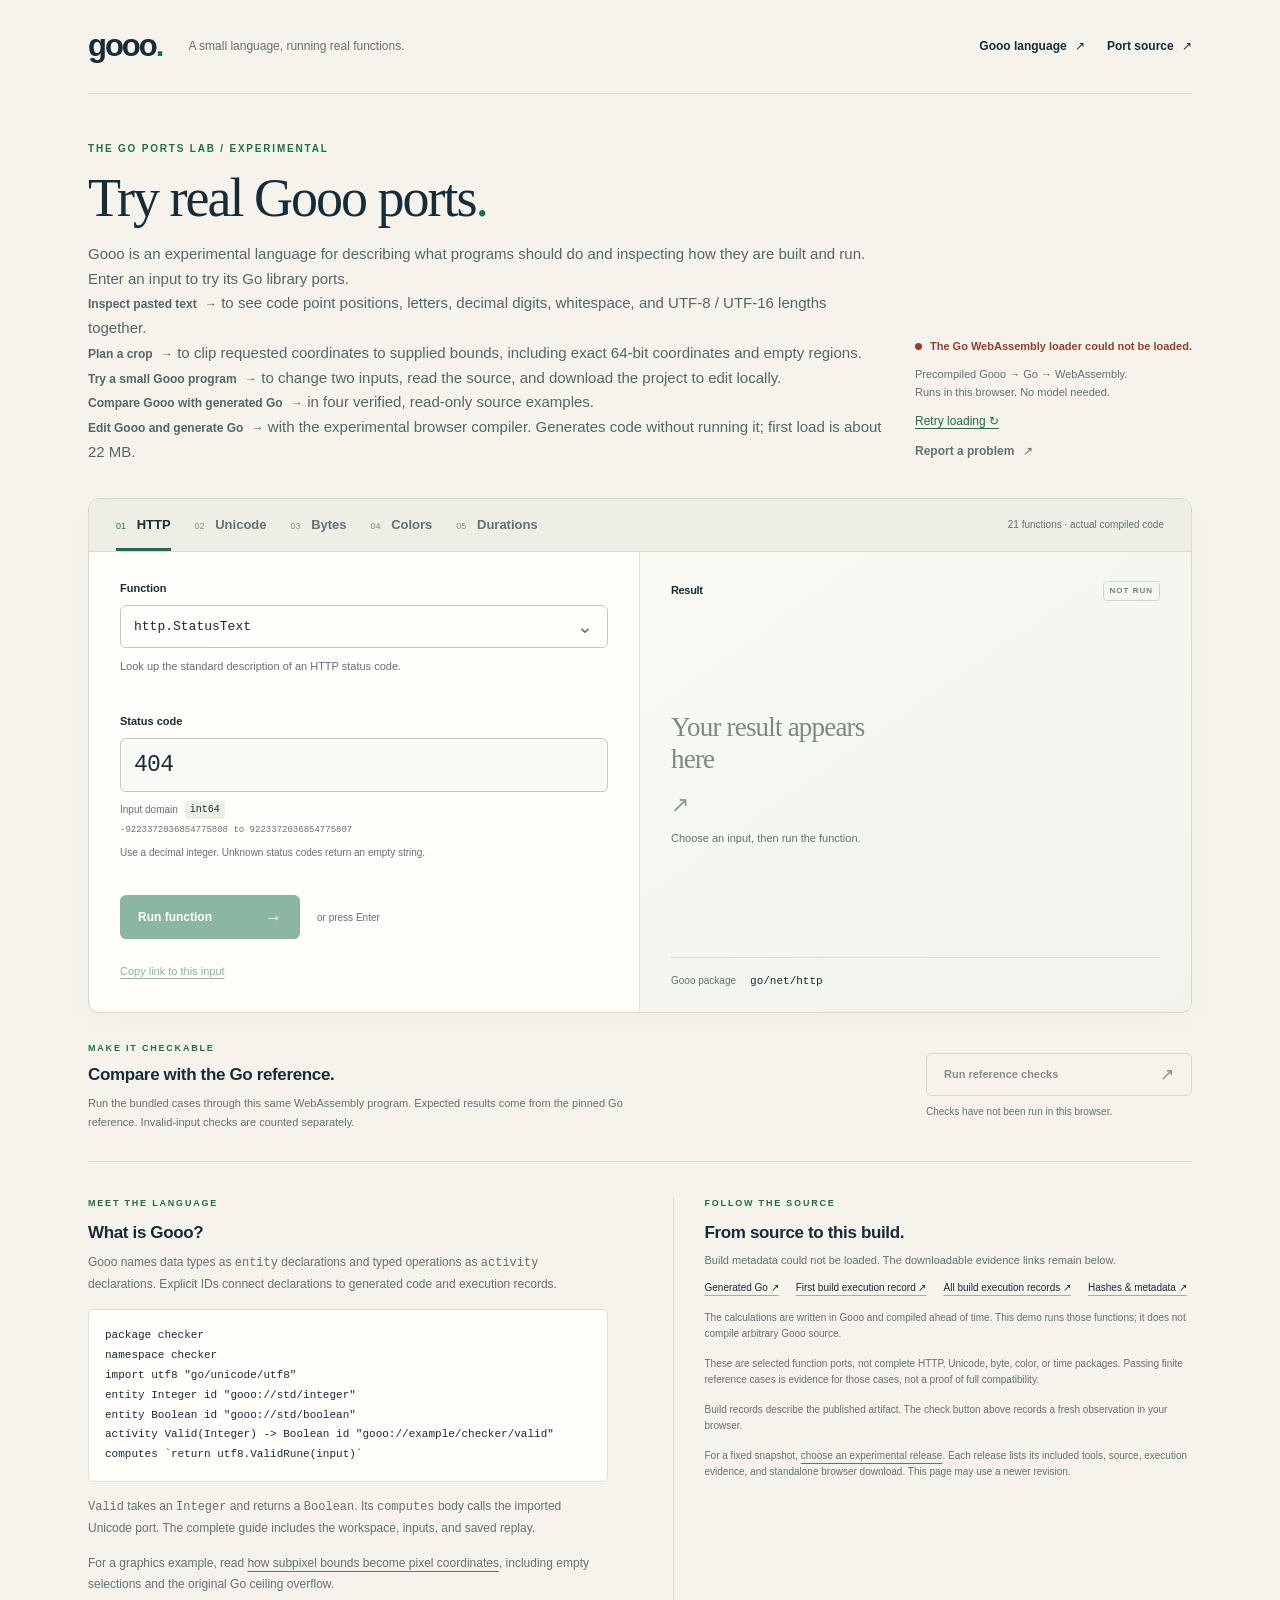
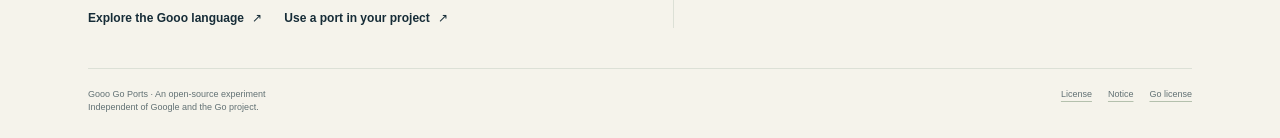
==== commit 061654a0: "feat: generate Go from edited Gooo in the browser (#53)" ====
--- a/site/index.html
+++ b/site/index.html
@@ -35,6 +35,7 @@
           <p class="intro-copy"><a class="text-link" href="./crop-planner.html">Plan a crop <span aria-hidden="true">→</span></a> to clip requested coordinates to supplied bounds, including exact 64-bit coordinates and empty regions.</p>
           <p class="intro-copy"><a class="text-link" href="./tutorial.html">Try a small Gooo program <span aria-hidden="true">→</span></a> to change two inputs, read the source, and download the project to edit locally.</p>
           <p class="intro-copy"><a class="text-link" href="./source-view.html">Compare Gooo with generated Go <span aria-hidden="true">→</span></a> in four verified, read-only source examples.</p>
+          <p class="intro-copy"><a class="text-link" href="./codegen/">Edit Gooo and generate Go <span aria-hidden="true">→</span></a> with the experimental browser compiler. Generates code without running it; first load is about 22 MB.</p>
         </div>
         <div class="runtime-note">
           <div id="runtime-status" class="runtime-status" role="status"><span class="status-dot" aria-hidden="true"></span><span id="runtime-message">Loading WebAssembly…</span></div>
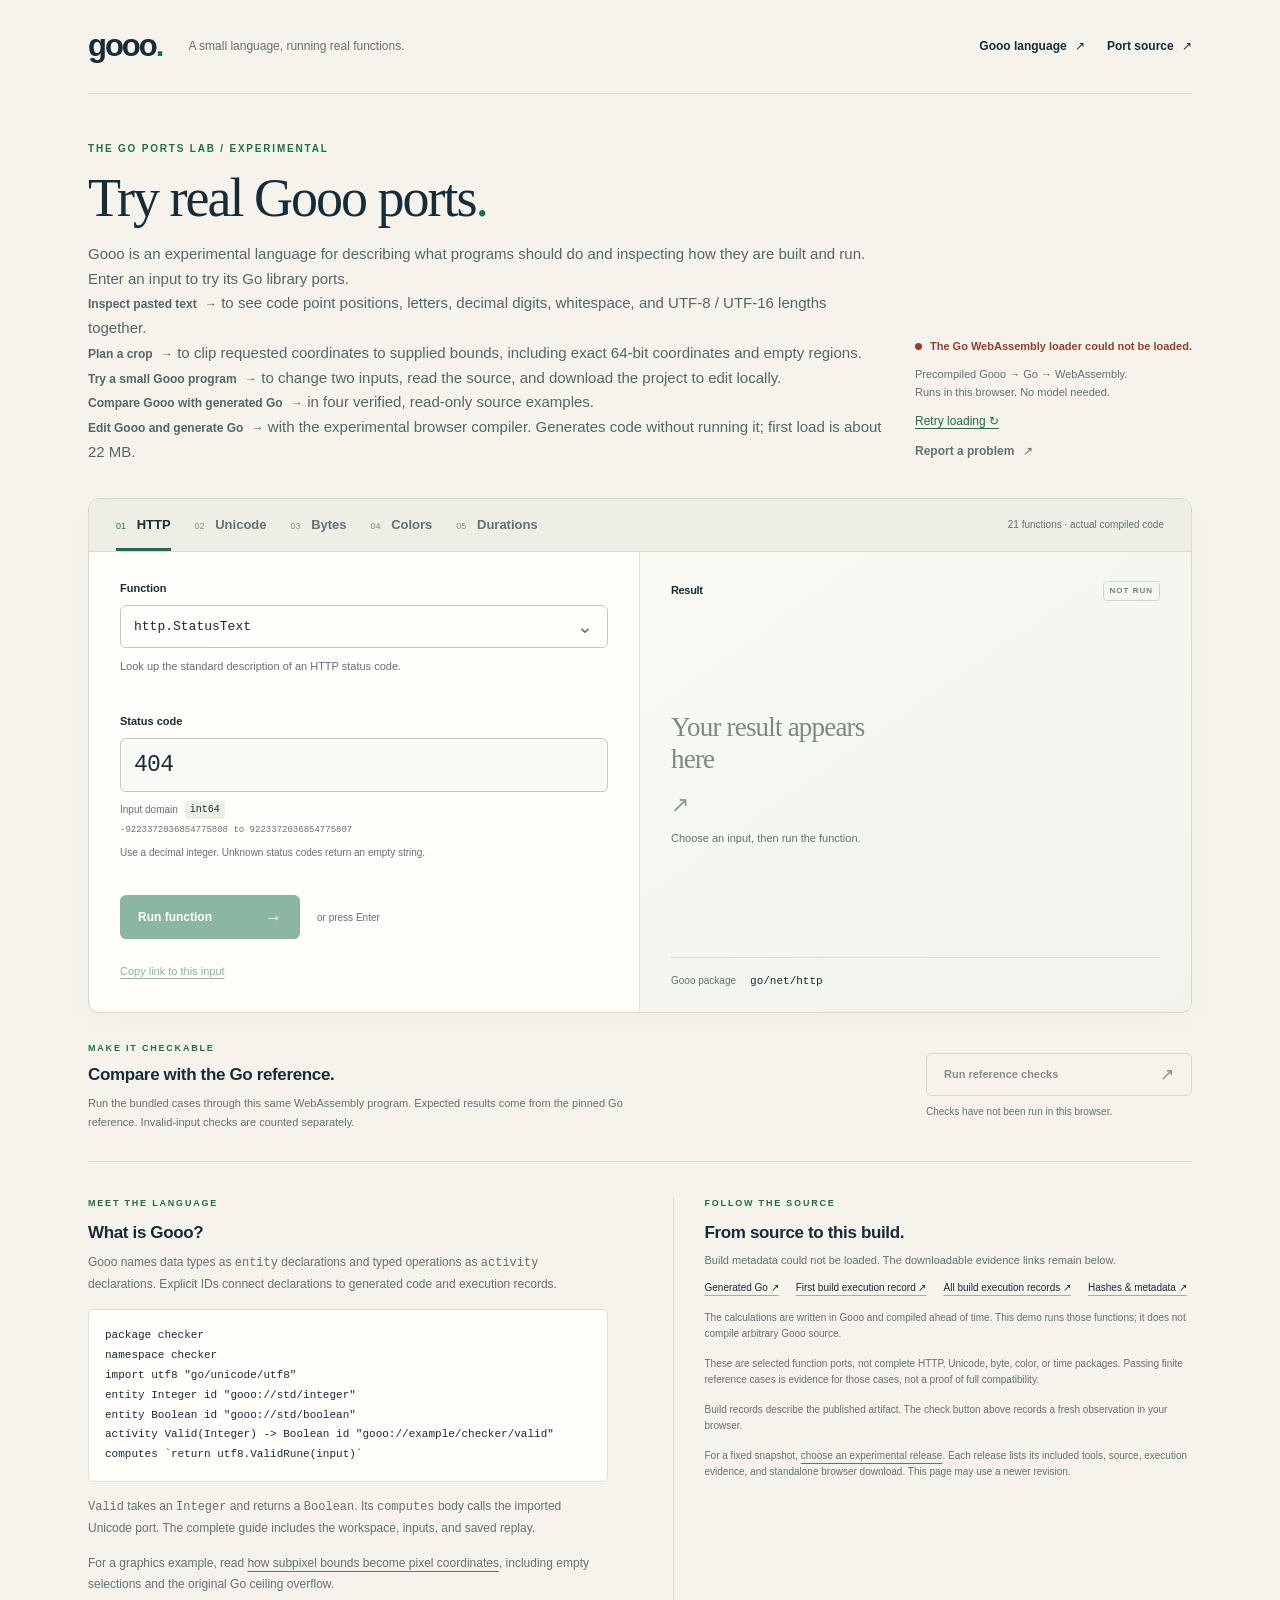
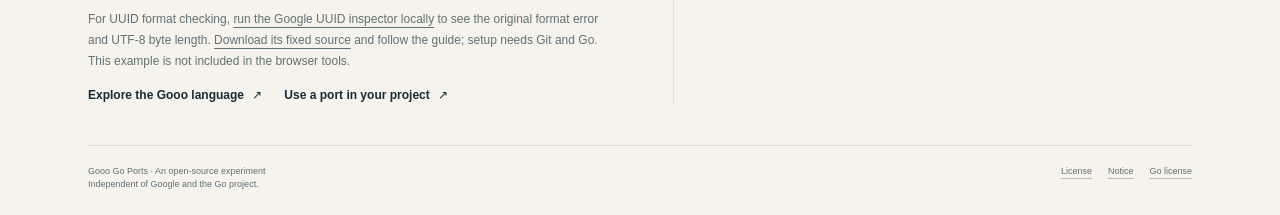
==== commit ef8bc6c7: "Link the native Google UUID example from the browser demo (#61)" ====
--- a/site/index.html
+++ b/site/index.html
@@ -206,6 +206,7 @@
 activity Valid(Integer) -&gt; Boolean id "gooo://example/checker/valid" computes `return utf8.ValidRune(input)`</code></pre>
           <p><code>Valid</code> takes an <code>Integer</code> and returns a <code>Boolean</code>. Its <code>computes</code> body calls the imported Unicode port. The complete guide includes the workspace, inputs, and saved replay.</p>
           <p>For a graphics example, read <a href="./fixed-point-bounds.html">how subpixel bounds become pixel coordinates</a>, including empty selections and the original Go ceiling overflow.</p>
+          <p>For UUID format checking, <a href="https://github.com/kimjooyoon/gooo-go-ports/blob/2c29317d69b8a0c561e66bf901116aeff40d8b1f/examples/uuid-format-inspector/README.md">run the Google UUID inspector locally</a> to see the original format error and UTF-8 byte length. <a href="https://github.com/kimjooyoon/gooo-go-ports/archive/2c29317d69b8a0c561e66bf901116aeff40d8b1f.tar.gz">Download its fixed source</a> and follow the guide; setup needs Git and Go. This example is not included in the browser tools.</p>
           <div class="language-links">
             <a class="text-link" href="https://github.com/kimjooyoon/meta-ontology-go">Explore the Gooo language <span aria-hidden="true">↗</span></a>
             <a class="text-link" href="https://github.com/kimjooyoon/gooo-go-ports/blob/main/docs/use-in-your-project.md">Use a port in your project <span aria-hidden="true">↗</span></a>
